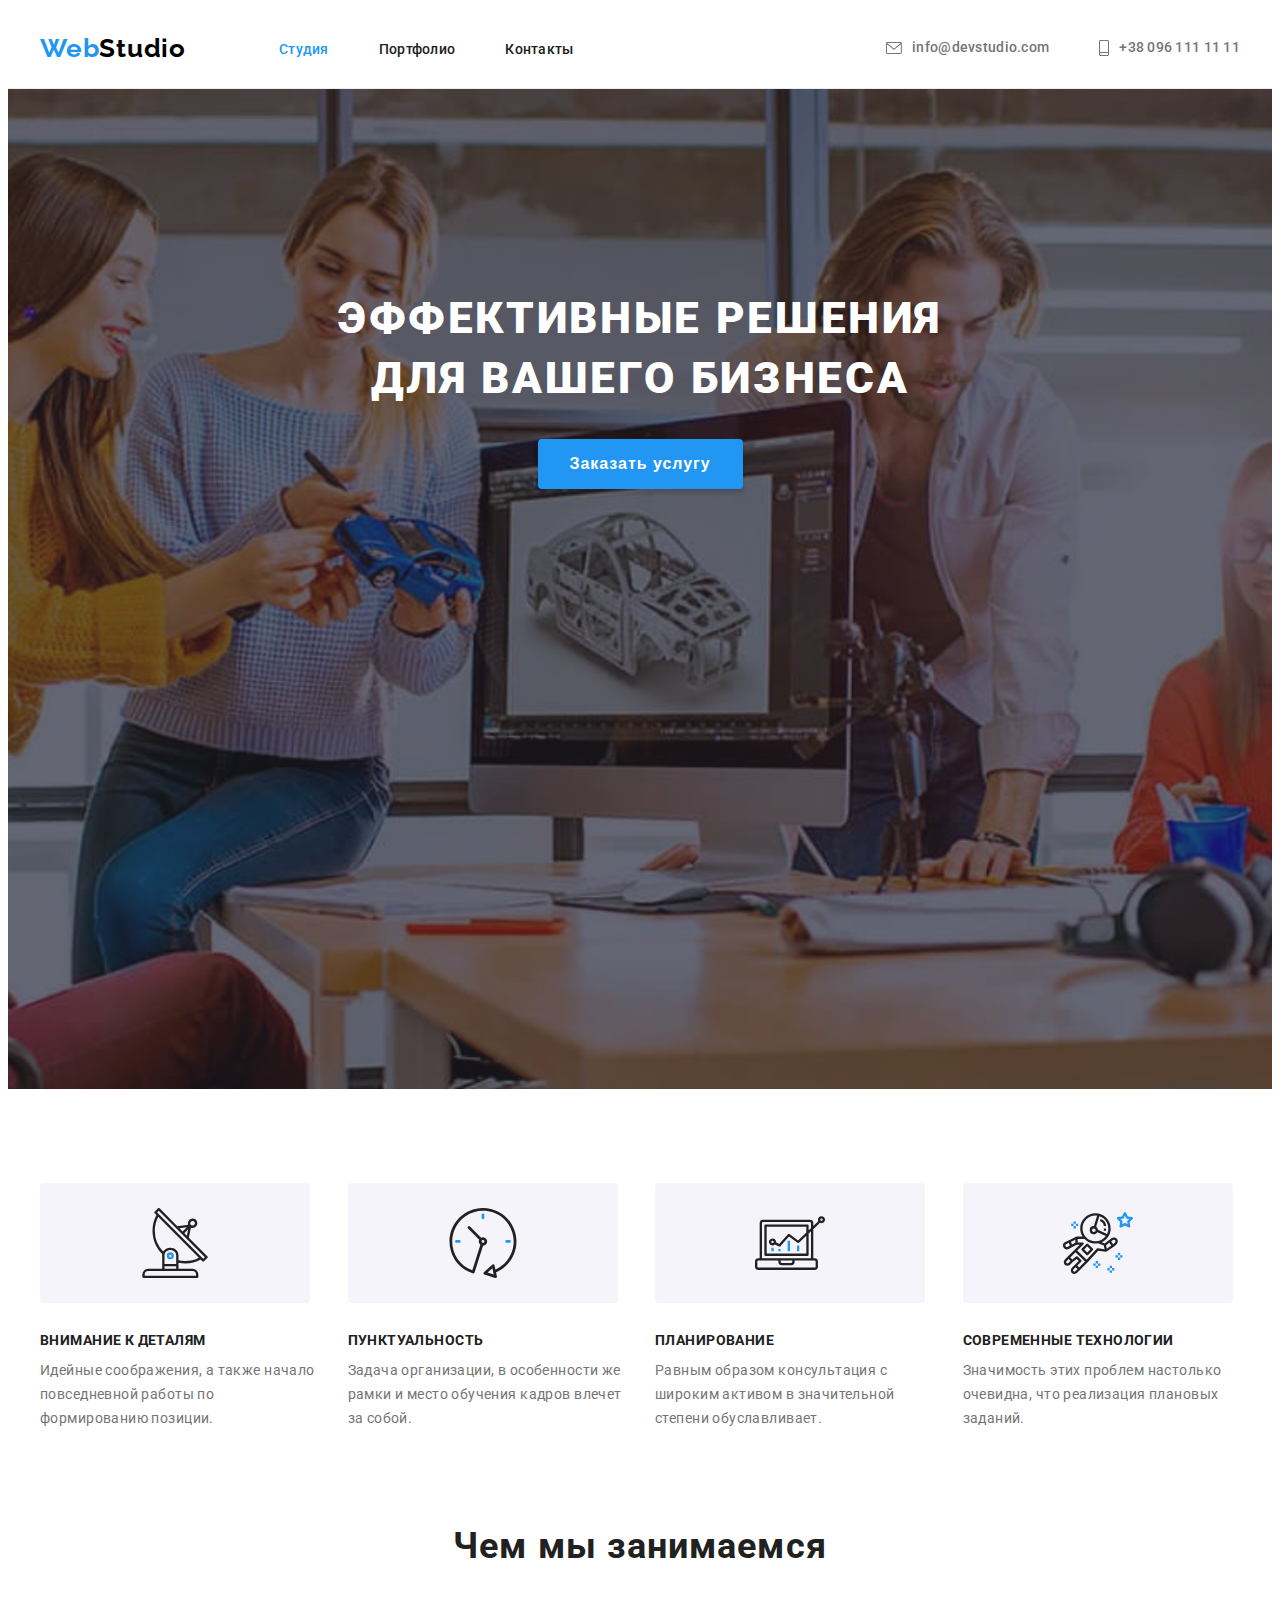
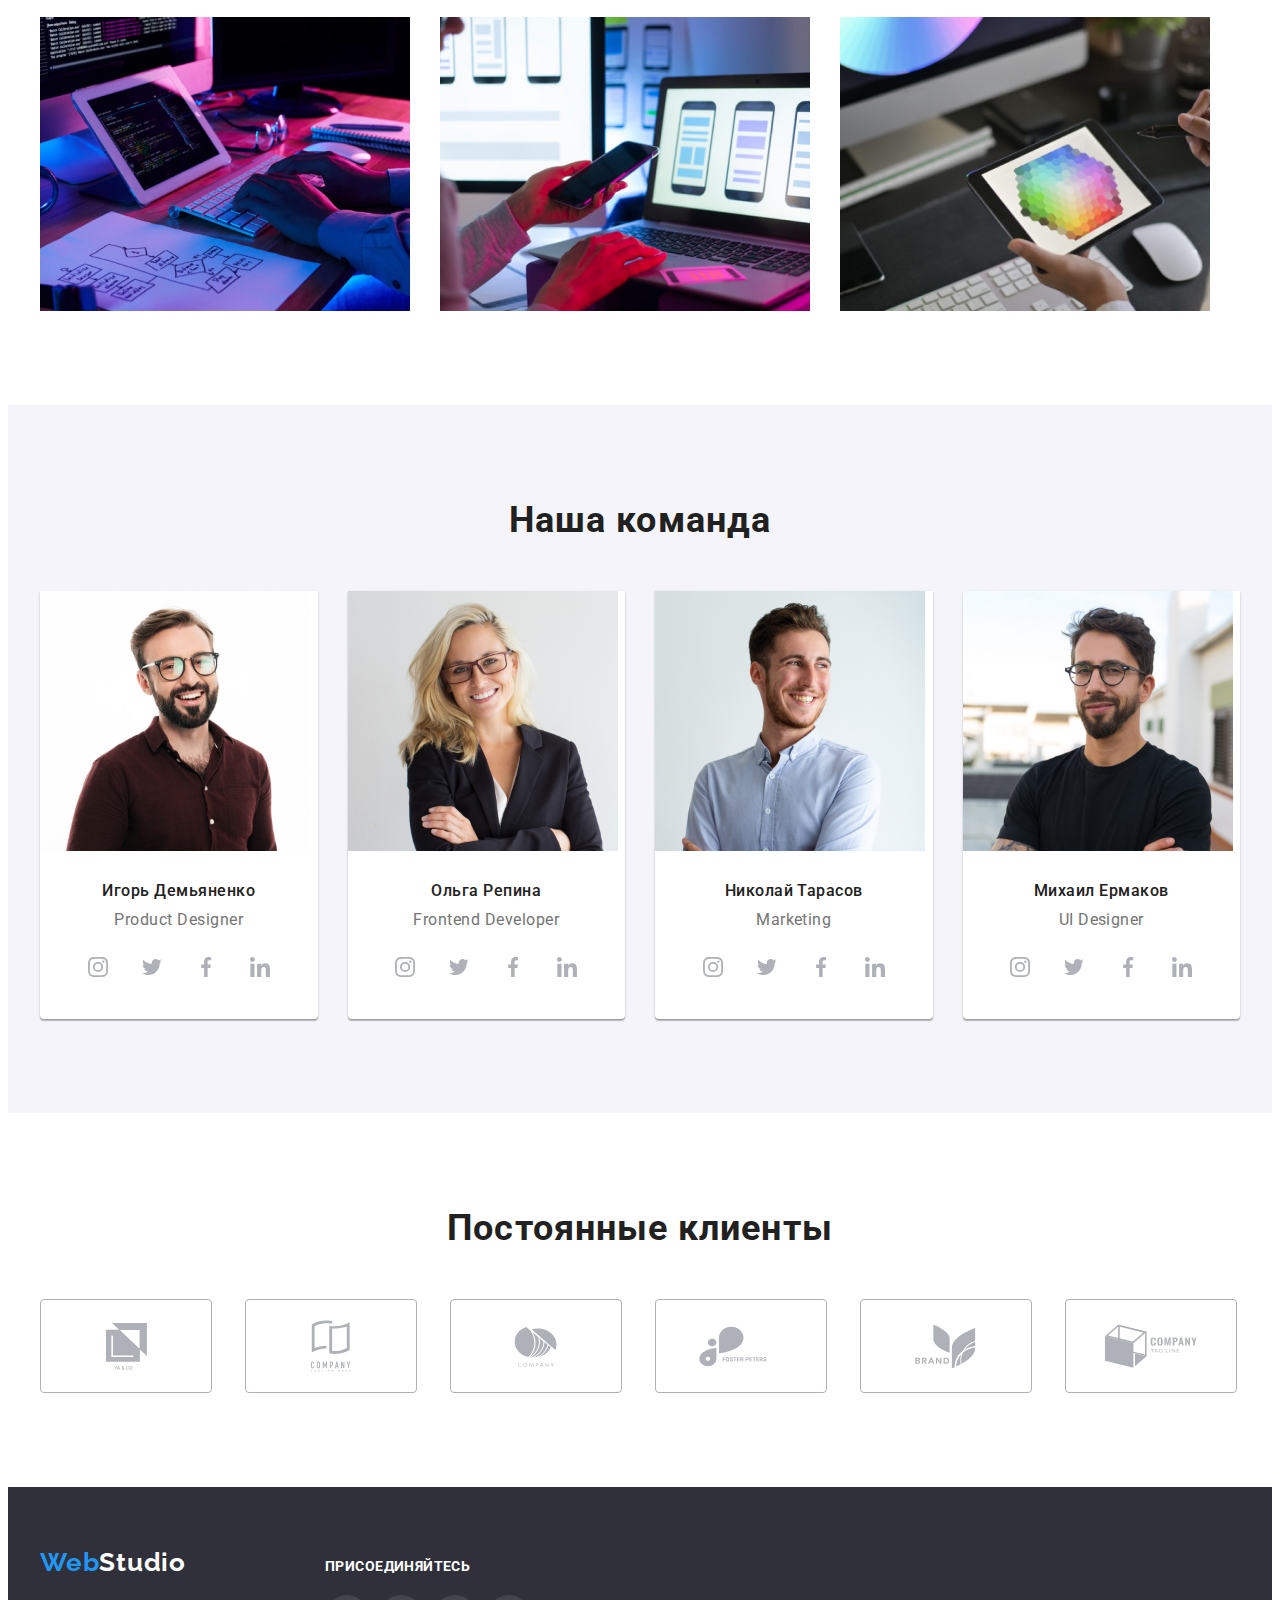
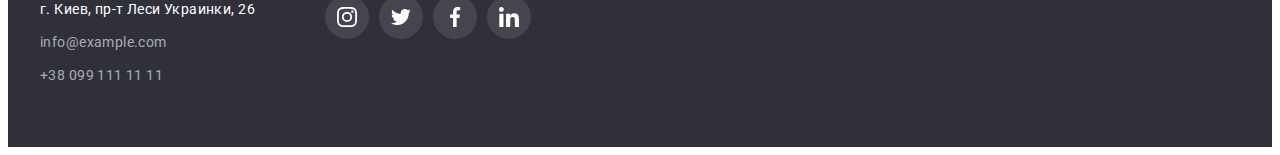
==== index.html @ d82edd82 "Предыдущая разметка страницы" ====
<!DOCTYPE html>
<html lang="ru">
  <head>
    <meta charset="UTF-8" />
    <meta name="viewport" content="width=device-width, initial-scale=1.0" />
    <title>WebStudio</title>
    <link rel="preconnect" href="https://fonts.gstatic.com" />
    <link
      href="https://fonts.googleapis.com/css2?family=Raleway:wght@700&family=Roboto:wght@400;500;700;900&display=swap"
      rel="stylesheet"
    />
    <link
      rel="stylesheet"
      href="https://cdnjs.cloudflare.com/ajax/libs/modern-normalize/1.1.0/modern-normalize.min.css"
      integrity="sha512-wpPYUAdjBVSE4KJnH1VR1HeZfpl1ub8YT/NKx4PuQ5NmX2tKuGu6U/JRp5y+Y8XG2tV+wKQpNHVUX03MfMFn9Q=="
      crossorigin="anonymous"
      referrerpolicy="no-referrer"
    />
    <link rel="stylesheet" href="./css/styles.css" />
  </head>
  <body>
    <!-- ------------------Шапка сайта-------------------- -->
    <header class="head">
      <div class="container headline">
        <nav class="head-nav">
          <a class="logo link" href="./index.html" lang="en"
            ><span class="logo-accent">Web</span>Studio
          </a>
          <ul class="head-pagination list">
            <li class="pagination-item">
              <a class="head-link link current" href="./index.html">Студия</a>
            </li>

            <li class="pagination-item">
              <a class="head-link link" href="./portfolio.html">Портфолио</a>
            </li>

            <li class="pagination-item"><a class="head-link link" href="">Контакты</a></li>
          </ul>
        </nav>
        <ul class="head-feedback list">
          <li class="phone-mail">
            <a class="head-link contacts link" href="mailto:info@devstudio.com">
              <svg class="contact-icon" width="16px" height="12px">
                <use href="./image/sprite.svg#icon-envelope"></use>
              </svg>
              info@devstudio.com
            </a>
          </li>

          <li class="phone-mail">
            <a class="head-link contacts link" href="tel:+380961111111">
              <svg class="contact-icon" width="10px" height="16px">
                <use href="./image/sprite.svg#icon-smartphone"></use>
              </svg>
              +38 096 111 11 11
            </a>
          </li>
        </ul>
      </div>
    </header>
    <main>
      <!-- --------------------Герой----------------------- -->
      <section class="hero">
        <div class="container">
          <h1 class="hero-title">
            Эффективные решения <br />
            для вашего бизнеса
          </h1>
          <button class="hero-button" type="button">Заказать услугу</button>
        </div>
      </section>
      <!-- ------------------Преимущества---------------------- -->
      <section class="features">
        <div class="container">
          <h2 class="visually-hidden">Преимущества компании</h2>
          <ul class="features-list list">
            <li class="features-item">
              <div class="features-thumb">
                <svg width="70px" height="70px">
                  <use href="./image/sprite.svg#icon-antenna"></use>
                </svg>
              </div>
              <h3 class="features-title">Внимание к деталям</h3>
              <p class="features-desc">
                Идейные соображения, а также начало повседневной работы по формированию позиции.
              </p>
            </li>

            <li class="features-item clock">
              <div class="features-thumb">
                <svg width="70px" height="70px">
                  <use href="./image/sprite.svg#icon-clock"></use>
                </svg>
              </div>
              <h3 class="features-title">Пунктуальность</h3>
              <p class="features-desc">
                Задача организации, в особенности же рамки и место обучения кадров влечет за собой.
              </p>
            </li>

            <li class="features-item diagram">
              <div class="features-thumb">
                <svg width="70px" height="70px">
                  <use href="./image/sprite.svg#icon-diagram"></use>
                </svg>
              </div>
              <h3 class="features-title">Планирование</h3>
              <p class="features-desc">
                Равным образом консультация с широким активом в значительной степени обуславливает.
              </p>
            </li>

            <li class="features-item astronaut">
              <div class="features-thumb">
                <svg width="70px" height="70px">
                  <use href="./image/sprite.svg#icon-astronaut"></use>
                </svg>
              </div>
              <h3 class="features-title">Современные технологии</h3>
              <p class="features-desc">
                Значимость этих проблем настолько очевидна, что реализация плановых заданий.
              </p>
            </li>
          </ul>
        </div>
      </section>
      <!-- -----------------Услуги студии---------------------- -->
      <section class="services section">
        <div class="container">
          <h2 class="subtitle">Чем мы занимаемся</h2>
          <ul class="servises-list list">
            <li class="servises-item">
              <img src="./image/main/img1.jpg" alt="Верстка сайта" width="370" height="294" />
            </li>

            <li class="servises-item">
              <img
                src="./image/main/img2.jpg"
                alt="Разработка мобильных приложений"
                width="370"
                height="294"
              />
            </li>

            <li class="servises-item">
              <img src="./image/main/img3.jpg" alt="Веб дизайн" width="370" height="294" />
            </li>
          </ul>
        </div>
      </section>
      <!-- -----------------Cотрудники------------------ -->
      <section class="team section">
        <div class="container">
          <h2 class="subtitle">Наша команда</h2>
          <ul class="team-list list">
            <li class="team-card">
              <img
                class="team-pic"
                src="./image/main/igor.jpg"
                alt="Фото сотрудника"
                width="270"
                height="260"
              />
              <div class="team-text">
                <h3 class="team-member">Игорь Демьяненко</h3>
                <p lang="en" class="team-prof">Product Designer</p>
                <ul class="socials-list team-socials list">
                  <li class="socials-item">
                    <a href="" class="socials-link team-icon">
                      <svg class="socials-icon" width="20px" height="20px">
                        <use href="./image/sprite.svg#icon-instagram"></use>
                      </svg>
                    </a>
                  </li>
                  <li class="socials-item">
                    <a href="" class="socials-link team-icon">
                      <svg class="socials-icon" width="20px" height="20px">
                        <use href="./image/sprite.svg#icon-twitter"></use>
                      </svg>
                    </a>
                  </li>
                  <li class="socials-item">
                    <a href="" class="socials-link team-icon">
                      <svg class="socials-icon" width="20px" height="20px">
                        <use href="./image/sprite.svg#icon-facebook"></use>
                      </svg>
                    </a>
                  </li>
                  <li class="socials-item">
                    <a href="" class="socials-link team-icon">
                      <svg class="socials-icon" width="20px" height="20px">
                        <use href="./image/sprite.svg#icon-linkedin"></use>
                      </svg>
                    </a>
                  </li>
                </ul>
              </div>
            </li>

            <li class="team-card">
              <img
                class="team-pic"
                src="./image/main/olha.jpg"
                alt="Фото сотрудника"
                width="270"
                height="260"
              />
              <div class="team-text">
                <h3 class="team-member">Ольга Репина</h3>
                <p lang="en" class="team-prof">Frontend Developer</p>
                <ul class="socials-list team-socials list">
                  <li class="socials-item">
                    <a href="" class="socials-link team-icon">
                      <svg class="socials-icon" width="20px" height="20px">
                        <use href="./image/sprite.svg#icon-instagram"></use>
                      </svg>
                    </a>
                  </li>
                  <li class="socials-item">
                    <a href="" class="socials-link team-icon">
                      <svg class="socials-icon" width="20px" height="20px">
                        <use href="./image/sprite.svg#icon-twitter"></use>
                      </svg>
                    </a>
                  </li>
                  <li class="socials-item">
                    <a href="" class="socials-link team-icon">
                      <svg class="socials-icon" width="20px" height="20px">
                        <use href="./image/sprite.svg#icon-facebook"></use>
                      </svg>
                    </a>
                  </li>
                  <li class="socials-item">
                    <a href="" class="socials-link team-icon">
                      <svg class="socials-icon" width="20px" height="20px">
                        <use href="./image/sprite.svg#icon-linkedin"></use>
                      </svg>
                    </a>
                  </li>
                </ul>
              </div>
            </li>

            <li class="team-card">
              <img
                class="team-pic"
                src="./image/main/nicolay.jpg"
                alt="Фото сотрудника"
                width="270"
                height="260"
              />
              <div class="team-text">
                <h3 class="team-member">Николай Тарасов</h3>
                <p lang="en" class="team-prof">Marketing</p>
                <ul class="socials-list team-socials list">
                  <li class="socials-item">
                    <a href="" class="socials-link team-icon">
                      <svg class="socials-icon" width="20px" height="20px">
                        <use href="./image/sprite.svg#icon-instagram"></use>
                      </svg>
                    </a>
                  </li>
                  <li class="socials-item">
                    <a href="" class="socials-link team-icon">
                      <svg class="socials-icon" width="20px" height="20px">
                        <use href="./image/sprite.svg#icon-twitter"></use>
                      </svg>
                    </a>
                  </li>
                  <li class="socials-item">
                    <a href="" class="socials-link team-icon">
                      <svg class="socials-icon" width="20px" height="20px">
                        <use href="./image/sprite.svg#icon-facebook"></use>
                      </svg>
                    </a>
                  </li>
                  <li class="socials-item">
                    <a href="" class="socials-link team-icon">
                      <svg class="socials-icon" width="20px" height="20px">
                        <use href="./image/sprite.svg#icon-linkedin"></use>
                      </svg>
                    </a>
                  </li>
                </ul>
              </div>
            </li>

            <li class="team-card">
              <img
                class="team-pic"
                src="./image/main/michael.jpg"
                alt="Фото сотрудника"
                width="270"
                height="260"
              />
              <div class="team-text">
                <h3 class="team-member">Михаил Ермаков</h3>
                <p lang="en" class="team-prof">UI Designer</p>
                <ul class="socials-list team-socials list">
                  <li class="socials-item">
                    <a href="" class="socials-link team-icon">
                      <svg class="socials-icon" width="20px" height="20px">
                        <use href="./image/sprite.svg#icon-instagram"></use>
                      </svg>
                    </a>
                  </li>
                  <li class="socials-item">
                    <a href="" class="socials-link team-icon">
                      <svg class="socials-icon" width="20px" height="20px">
                        <use href="./image/sprite.svg#icon-twitter"></use>
                      </svg>
                    </a>
                  </li>
                  <li class="socials-item">
                    <a href="" class="socials-link team-icon">
                      <svg class="socials-icon" width="20px" height="20px">
                        <use href="./image/sprite.svg#icon-facebook"></use>
                      </svg>
                    </a>
                  </li>
                  <li class="socials-item">
                    <a href="" class="socials-link team-icon">
                      <svg class="socials-icon" width="20px" height="20px">
                        <use href="./image/sprite.svg#icon-linkedin"></use>
                      </svg>
                    </a>
                  </li>
                </ul>
              </div>
            </li>
          </ul>
        </div>
      </section>
      <!-- -------------------Клиенты--------------------------- -->
      <section class="clients section">
        <div class="container">
          <h2 class="subtitle">Постоянные клиенты</h2>
          <ul class="clients-list list">
            <li class="clients-item">
              <a href="" class="clients-thumb">
                <svg class="clients-icon" width="41px" height="47px">
                  <use href="./image/sprite.svg#icon-client-1"></use>
                </svg>
              </a>
            </li>

            <li class="clients-item">
              <a href="" class="clients-thumb">
                <svg class="clients-icon" width="40px" height="52px">
                  <use href="./image/sprite.svg#icon-client-2"></use>
                </svg>
              </a>
            </li>

            <li class="clients-item">
              <a href="" class="clients-thumb">
                <svg class="clients-icon" width="43px" height="41px">
                  <use href="./image/sprite.svg#icon-client-3"></use>
                </svg>
              </a>
            </li>

            <li class="clients-item">
              <a href="" class="clients-thumb">
                <svg class="clients-icon" width="84px" height="41px">
                  <use href="./image/sprite.svg#icon-client-4"></use>
                </svg>
              </a>
            </li>

            <li class="clients-item">
              <a href="" class="clients-thumb">
                <svg class="clients-icon" width="63px" height="45px">
                  <use href="./image/sprite.svg#icon-client-5"></use>
                </svg>
              </a>
            </li>

            <li class="clients-item">
              <a href="" class="clients-thumb">
                <svg class="clients-icon" width="94px" height="44px">
                  <use href="./image/sprite.svg#icon-client-6"></use>
                </svg>
              </a>
            </li>
          </ul>
        </div>
      </section>
    </main>
    <!-- -------------------------Футер-------------------- -->
    <footer class="footer">
      <div class="container footer-thumbs">
        <div class="address">
          <a class="down logo link" href="./index.html" lang="en"
            ><span class="logo-accent">Web</span>Studio</a
          >
          <address>
            <ul class="address-list list">
              <li class="address-item">
                <a
                  class="footer-address link"
                  href="https://goo.gl/maps/XXydakqSkCd74Hgu6"
                  target="_blank"
                  rel="noreferrer noopener"
                >
                  г. Киев, пр-т Леси Украинки, 26
                </a>
              </li>
              <li class="address-item">
                <a class="footer-address more link" href="mailto:info@example.com"
                  >info@example.com
                </a>
              </li>
              <li class="address-item">
                <a class="footer-address more link" href="tel:+380991111111">+38 099 111 11 11 </a>
              </li>
            </ul>
          </address>
        </div>
        <div class="socials">
          <p class="socials-invite">Присоединяйтесь</p>
          <ul class="socials-list list">
            <li class="socials-item">
              <a href="" class="socials-link foot-icon">
                <svg class="socials-icon" width="20px" height="20px">
                  <use href="./image/sprite.svg#icon-instagram"></use>
                </svg>
              </a>
            </li>
            <li class="socials-item">
              <a href="" class="socials-link foot-icon">
                <svg class="socials-icon" width="20px" height="20px">
                  <use href="./image/sprite.svg#icon-twitter"></use>
                </svg>
              </a>
            </li>
            <li class="socials-item">
              <a href="" class="socials-link foot-icon">
                <svg class="socials-icon" width="20px" height="20px">
                  <use href="./image/sprite.svg#icon-facebook"></use>
                </svg>
              </a>
            </li>
            <li class="socials-item">
              <a href="" class="socials-link foot-icon">
                <svg class="socials-icon" width="20px" height="20px">
                  <use href="./image/sprite.svg#icon-linkedin"></use>
                </svg>
              </a>
            </li>
          </ul>
        </div>
      </div>
    </footer>
  </body>
</html>
---- css/styles.css ----
:root {
  --common-family: 'Roboto', sans-serif;
  --secondary-family: 'Raleway', sans-serif;
  --brand-color: #2196f3;
  --text-color: #212121;
  --logo-color: #000000;
  --accent-color: #ffffff;
  --shadow-color: #757575;
  --head-border-color: #ececec;
  --hero-bg-color: #c4c4c4;
  --hero-btn-hover: #188ce8;
  --card-bg-color: #f5f4fa;
  --icon-color: #afb1b8;
  --footer-bg-color: #2f303a;
  --galery-border-color: #eeeeee;
  --common-spacing: 0.03em;
  --card-gap: 30px;
}

h1,
h2,
h3,
h4,
h5,
h6,
p {
  margin-top: 0;
  margin-bottom: 0;
}

ul,
ol {
  margin-top: 0;
  margin-bottom: 0;
  padding-left: 0;
}

.list {
  list-style: none;
}

.link {
  text-decoration: none;
  color: inherit;
}

img {
  display: block;
  max-width: 100%;
  height: auto;
}

body {
  font-family: var(--common-family);
  color: var(--text-color);
}

.container {
  width: 1200px;
  padding: 0 15px;
  margin: 0 auto;
  /* outline: 2px solid teal;*/
}

.section {
  padding-top: 94px;
  padding-bottom: 94px;
}

/* =================COMPONENTS=================*/

.visually-hidden {
  position: absolute;
  white-space: nowrap;
  width: 1px;
  height: 1px;
  overflow: hidden;
  border: 0;
  padding: 0;
  clip: rect(0 0 0 0);
  clip-path: inset(50%);
  margin: -1px;
}
.subtitle {
  margin-bottom: 50px;

  font-weight: 700;
  font-size: 36px;
  line-height: 1.17;
  text-align: center;
  letter-spacing: var(--common-spacing);
}

.socials-list {
  display: flex;
}

.socials-link {
  display: inline-flex;
  align-items: center;
  justify-content: center;
  width: 44px;
  height: 44px;
  border: none;
  border-radius: 50%;
}

.socials-icon {
  fill: currentColor;
}

/*     ====================MAIN PAGE================    */

.head {
  border-bottom: 1px solid var(--head-border-color);
}
.headline {
  display: flex;
  align-items: center;
}

.head-nav {
  display: flex;
  align-items: center;
}

.head-pagination {
  display: flex;
}

.pagination-item:not(:last-child) {
  margin-right: 50px;
}

.logo {
  display: inline-block;
  margin-right: 93px;

  font-family: var(--secondary-family);
  font-size: 26px;
  font-weight: 700;
  line-height: 1.19;
  letter-spacing: var(--common-spacing);
  color: var(--logo-color);
}

.logo-accent {
  color: var(--brand-color);
}

.head-link {
  padding-top: 32px;
  padding-bottom: 32px;

  font-weight: 500;
  font-size: 14px;
  line-height: 1.14;
  letter-spacing: 0.02em;
  color: inherit;
}

.head-link.current {
  color: var(--brand-color);
}

.head-link:hover,
.head-link:focus {
  color: var(--brand-color);
}

.head-feedback {
  display: flex;
  margin-left: auto;
}

.phone-mail:not(:last-child) {
  margin-right: 50px;
}

.contacts {
  display: inline-flex;
  align-items: center;
  color: var(--shadow-color);
  fill: var(--shadow-color);
}
.contact-icon {
  margin-right: 10px;
  fill: currentColor;
}

/*     ====================HERO====================    */

.hero {
  text-align: center;
  background-color: var(--hero-bg-color);
  padding-top: 200px;
  padding-bottom: 200px;

  background-image: linear-gradient(to right, rgba(47, 48, 58, 0.4), rgba(47, 48, 58, 0.4)),
    url('../image/main/hero-bg.jpg');
  background-repeat: no-repeat;
  max-width: 1600px;
  min-height: 600px;
  margin-left: auto;
  margin-right: auto;
  background-size: cover;
  background-position: center;
}

.hero-title {
  margin-bottom: 30px;

  font-weight: 900;
  font-size: 44px;
  line-height: 1.36;
  letter-spacing: 0.06em;
  text-transform: uppercase;
  color: var(--accent-color);
}

.hero-button {
  min-width: 200px;
  padding: 10px 32px;
  border: none;
  border-radius: 4px;

  font-weight: 700;
  font-size: 16px;
  line-height: 1.88;
  letter-spacing: 0.06em;
  text-align: center;
  cursor: pointer;
  color: var(--accent-color);
  background-color: var(--brand-color);
  box-shadow: 0px 4px 4px rgba(0, 0, 0, 0.15);
}

.hero-button:hover,
.hero-button:focus {
  background-color: var(--hero-btn-hover);
}

/*     ===================FEATURES and SERVISES====================    */

.features {
  padding-top: 94px;
}

.features-list {
  display: flex;
  flex-wrap: wrap;
  margin-right: calc(-1 * var(--card-gap));
}

.features-item {
  flex-basis: calc(100% / 4 - var(--card-gap));
  margin-right: var(--card-gap);
}

.features-thumb {
  display: inline-flex;
  width: 270px;
  height: 120px;
  justify-content: center;
  align-items: center;
  margin-bottom: 30px;
  background-color: var(--card-bg-color);
  border-radius: 4px;
}

.features-title {
  margin-bottom: 10px;

  font-weight: 700;
  font-size: 14px;
  line-height: 1.14;
  letter-spacing: var(--common-spacing);
  text-transform: uppercase;
}

.features-desc {
  font-weight: 400;
  font-size: 14px;
  line-height: 1.71;
  letter-spacing: var(--common-spacing);
  color: var(--shadow-color);
}

.servises-list {
  display: flex;
}

.servises-item:not(:last-child) {
  margin-right: 30px;
}

/*     ===============TEAM=============    */

.team {
  background-color: var(--card-bg-color);
}

.team-list {
  display: flex;
  flex-wrap: wrap;
  margin-left: calc(-1 * var(--card-gap));
  margin-top: calc(-1 * var(--card-gap));
}

.team-card {
  flex-basis: calc(100% / 4 - var(--card-gap));
  margin-left: var(--card-gap);
  margin-top: var(--card-gap);
  text-align: center;
  background-color: var(--accent-color);
  box-shadow: 0px 1px 3px rgba(0, 0, 0, 0.12), 0px 1px 1px rgba(0, 0, 0, 0.14),
    0px 2px 1px rgba(0, 0, 0, 0.2);
  border-radius: 0px 0px 4px 4px;
}

.team-text {
  padding-top: 30px;
  padding-bottom: 30px;
}

.team-member {
  margin-bottom: 10px;

  font-weight: 500;
  font-size: 16px;
  line-height: 1.19;
  letter-spacing: var(--common-spacing);
}

.team-prof {
  margin-bottom: 16px;

  font-weight: 400;
  font-size: 16px;
  line-height: 1.19;
  letter-spacing: var(--common-spacing);
  color: var(--shadow-color);
}

.team-socials {
  justify-content: center;
}

.team-icon {
  color: var(--icon-color);
}

.team-icon:hover,
.team-icon:focus {
  color: var(--accent-color);
  background-color: var(--brand-color);
}

/*     ===============CLIENTS=============    */
.clients-list {
  display: flex;
  flex-wrap: wrap;
  margin-left: calc(-1 * var(--card-gap));
  margin-top: calc(-1 * var(--card-gap));
}

.clients-item {
  flex-basis: calc(100% / 6 - var(--card-gap));
  margin-left: var(--card-gap);
  margin-top: var(--card-gap);
}

.clients-thumb {
  display: inline-flex;
  justify-content: center;
  align-items: center;
  width: 170px;
  height: 92px;
  border: 1px solid var(--icon-color);
  border-radius: 4px;
  color: var(--icon-color);
}

.clients-icon {
  fill: currentColor;
}

.clients-thumb:hover,
.clients-thumb:focus {
  border: 1px solid var(--brand-color);
  color: var(--brand-color);
}

/*     ===============FOOTER=============    */

.footer {
  padding: 60px 0;

  background-color: var(--footer-bg-color);
}

.footer-thumbs {
  display: flex;
  align-items: baseline;
}

.address {
  margin-right: 70px;
}

.down.logo {
  margin-bottom: 20px;
  margin-right: 0;
  color: var(--accent-color);
}

.footer-address {
  display: inline-block;

  font-weight: 400;
  font-size: 14px;
  font-style: normal;
  line-height: 1.7;
  letter-spacing: var(--common-spacing);
  color: var(--accent-color);
}

.more {
  color: rgba(255, 255, 255, 0.6);
}

.footer-address:hover,
.footer-address:focus {
  color: var(--brand-color);
}

.address-item:not(:last-child) {
  margin-bottom: 9px;
}

.socials-invite {
  margin-bottom: 20px;

  font-weight: bold;
  font-size: 14px;
  line-height: 1.14;
  letter-spacing: var(--common-spacing);
  text-transform: uppercase;
  color: var(--accent-color);
}

.foot-icon {
  color: var(--accent-color);
  background-color: rgba(255, 255, 255, 0.1);
}

.foot-icon:hover,
.foot-icon:focus {
  background-color: var(--brand-color);
}

.socials-item:not(:last-child) {
  margin-right: 10px;
}

/*     ===============PORTFOLIO=============    */

.filter-list {
  display: flex;
  align-items: center;
  justify-content: center;
  margin-bottom: 50px;
}

.filter-item:not(:last-child) {
  margin-right: 8px;
}

.filter {
  border-radius: 4px;
  border: none;
  min-width: 73px;
  padding: 6px 22px;

  font-weight: 500;
  font-size: 16px;
  line-height: 1.63;
  text-align: center;
  letter-spacing: var(--common-spacing);
  cursor: pointer;
  color: var(--logo-color);
  background-color: var(--card-bg-color);
}

.filter:hover,
.filter:focus {
  color: var(--accent-color);
  background-color: var(--brand-color);
  box-shadow: 0px 3px 1px rgba(0, 0, 0, 0.1), 0px 1px 2px rgba(0, 0, 0, 0.08),
    0px 2px 2px rgba(0, 0, 0, 0.12);
}

.filter.active {
  color: var(--accent-color);
  background-color: var(--brand-color);
  box-shadow: 0px 3px 1px rgba(0, 0, 0, 0.1), 0px 1px 2px rgba(0, 0, 0, 0.08),
    0px 2px 2px rgba(0, 0, 0, 0.12);
}

.galery-projects {
  display: flex;
  flex-wrap: wrap;
  margin-left: calc(-1 * var(--card-gap));
  margin-top: calc(-1 * var(--card-gap));
}

.projects-card {
  flex-basis: calc(100% / 3 - var(--card-gap));
  margin-left: var(--card-gap);
  margin-top: var(--card-gap);
  border-right: 1px solid var(--galery-border-color);
  border-bottom: 1px solid var(--galery-border-color);
  border-left: 1px solid var(--galery-border-color);
}

.projects-link:hover,
.projects-link:focus {
  display: block;
  box-shadow: 0px 1px 1px rgba(0, 0, 0, 0.12), 0px 4px 4px rgba(0, 0, 0, 0.06),
    1px 4px 6px rgba(0, 0, 0, 0.16);
}

.projects-about {
  padding-top: 20px;
  padding-right: 24px;
  padding-bottom: 20px;
  padding-left: 24px;
}

.projects-title {
  margin-bottom: 4px;

  font-weight: 700;
  font-size: 18px;
  line-height: 2;
  letter-spacing: 0.06em;
}

.projects-desc {
  font-weight: 400;
  font-size: 16px;
  line-height: 1.88;
  letter-spacing: var(--common-spacing);
  color: var(--shadow-color);
}
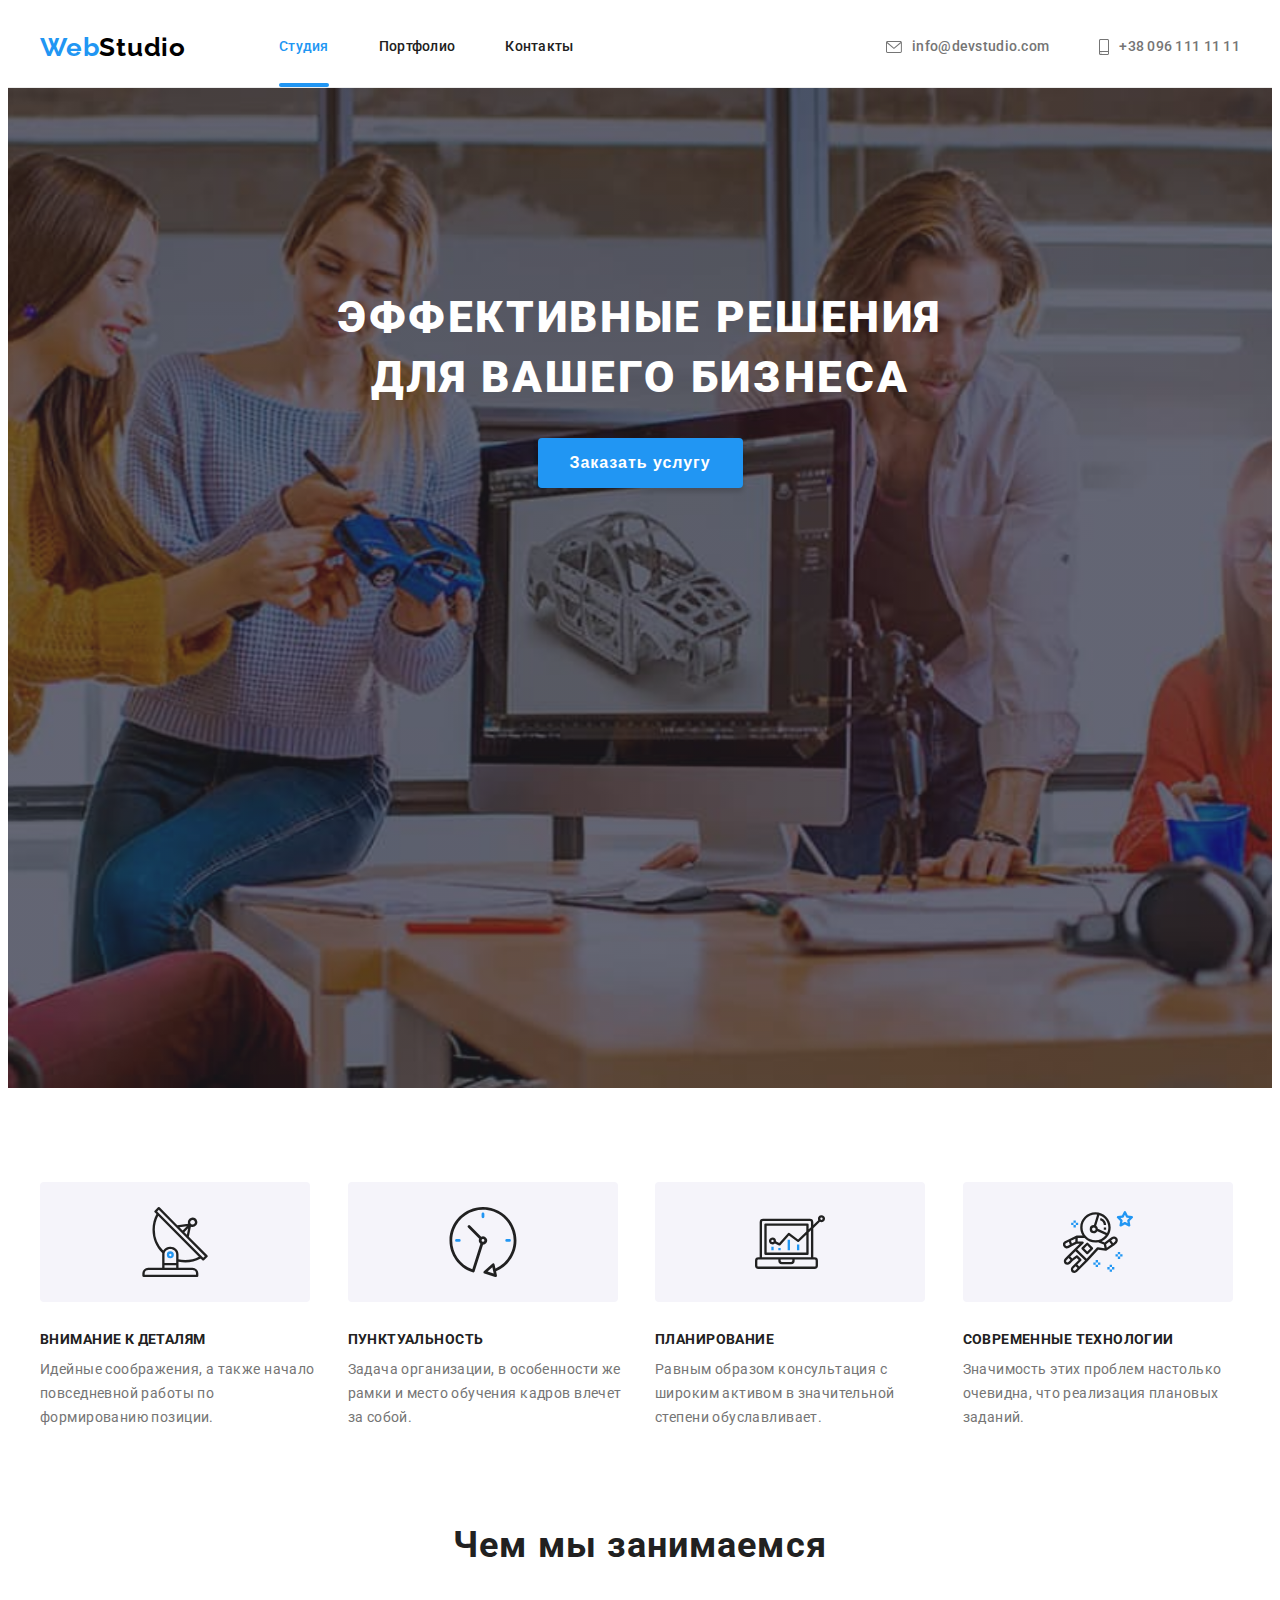
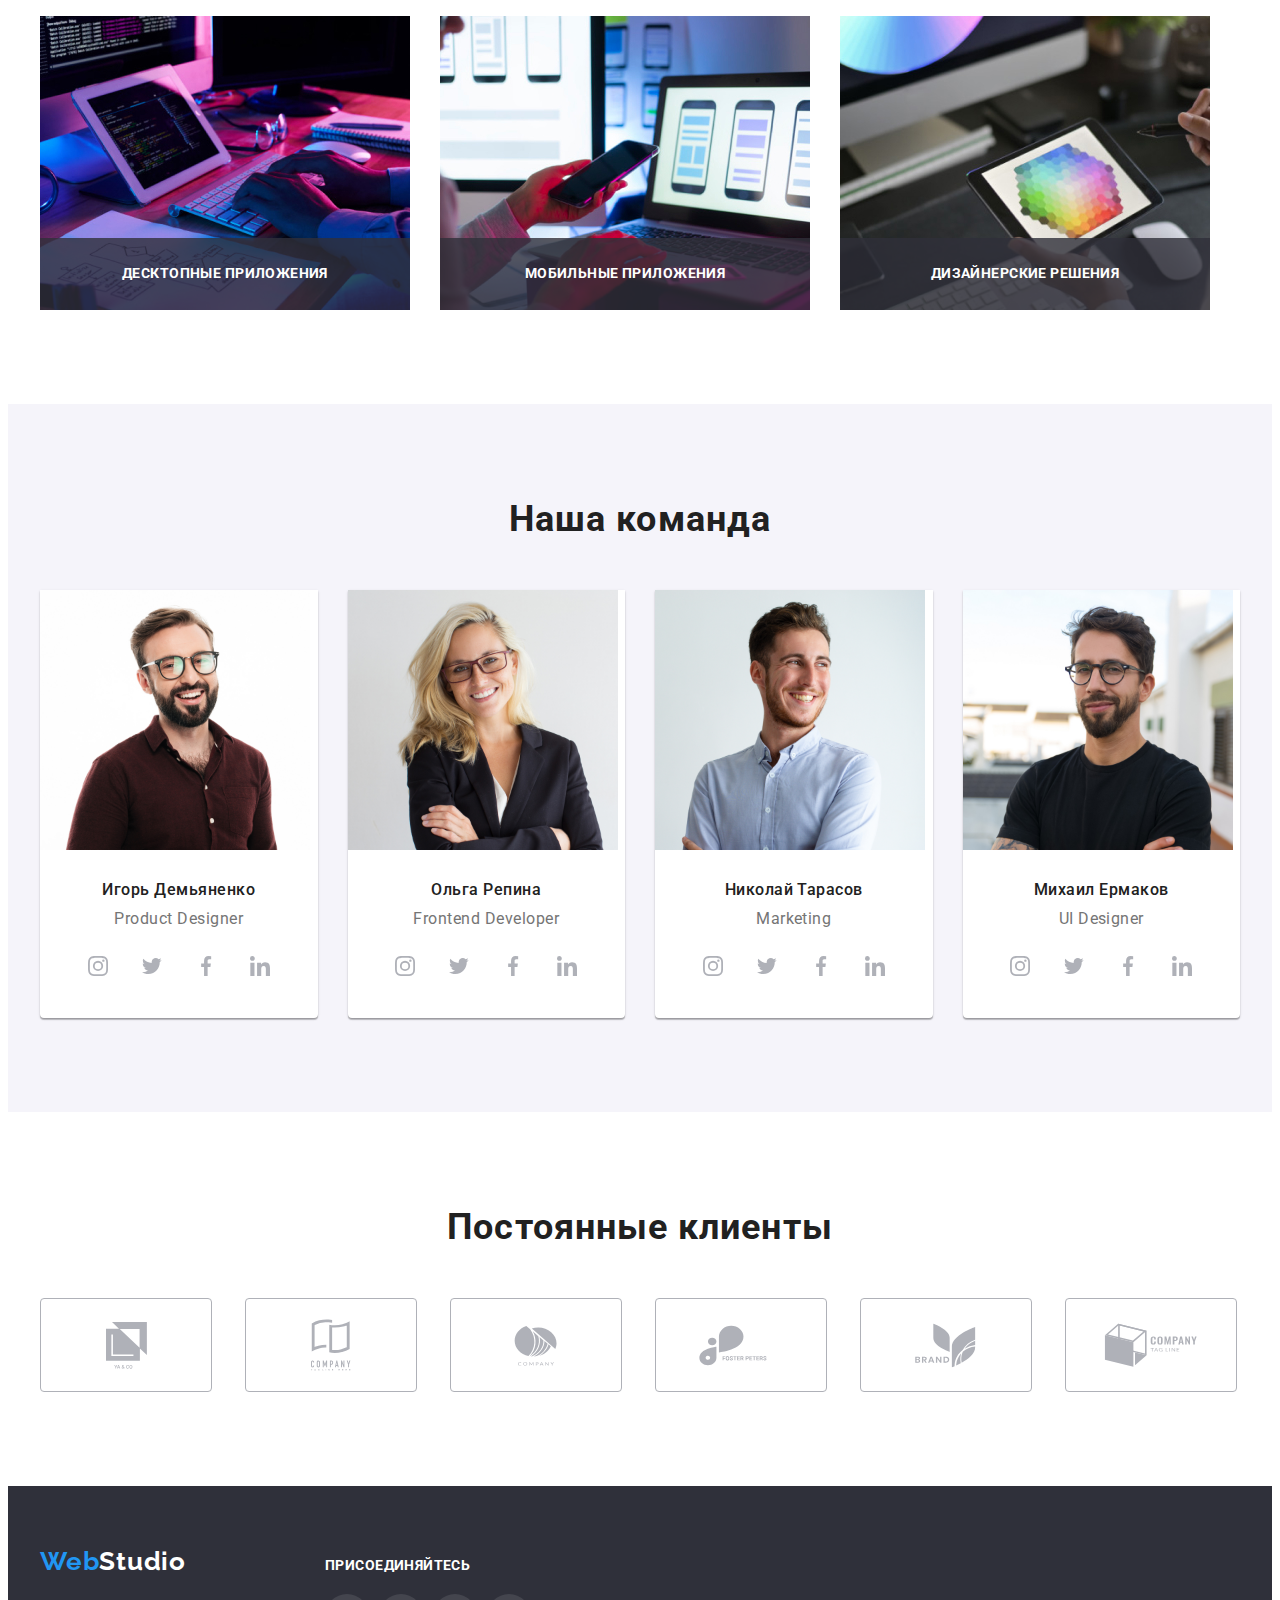
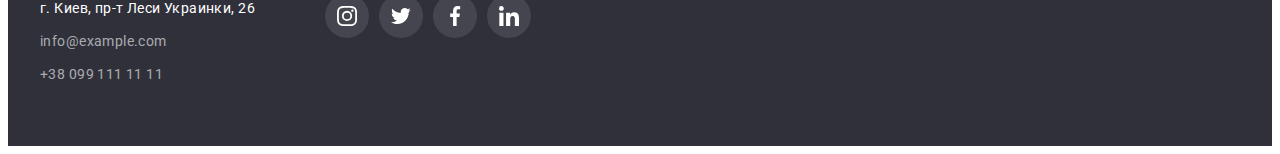
==== commit eaed5a09: "Бэкдроп и модальное окно" ====
--- a/index.html
+++ b/index.html
@@ -67,7 +67,7 @@
             Эффективные решения <br />
             для вашего бизнеса
           </h1>
-          <button class="hero-button" type="button">Заказать услугу</button>
+          <button class="hero-button" type="button" data-modal-open>Заказать услугу</button>
         </div>
       </section>
       <!-- ------------------Преимущества---------------------- -->
@@ -131,20 +131,29 @@
           <h2 class="subtitle">Чем мы занимаемся</h2>
           <ul class="servises-list list">
             <li class="servises-item">
-              <img src="./image/main/img1.jpg" alt="Верстка сайта" width="370" height="294" />
+              <div class="servises-card">
+                <img src="./image/main/img1.jpg" alt="Верстка сайта" width="370" height="294" />
+                <p class="servises-desc">Десктопные приложения</p>
+              </div>
             </li>
 
             <li class="servises-item">
-              <img
-                src="./image/main/img2.jpg"
-                alt="Разработка мобильных приложений"
-                width="370"
-                height="294"
-              />
+              <div class="servises-card">
+                <img
+                  src="./image/main/img2.jpg"
+                  alt="Разработка мобильных приложений"
+                  width="370"
+                  height="294"
+                />
+                <p class="servises-desc">Мобильные приложения</p>
+              </div>
             </li>
 
             <li class="servises-item">
-              <img src="./image/main/img3.jpg" alt="Веб дизайн" width="370" height="294" />
+              <div class="servises-card">
+                <img src="./image/main/img3.jpg" alt="Веб дизайн" width="370" height="294" />
+                <p class="servises-desc">Дизайнерские решения</p>
+              </div>
             </li>
           </ul>
         </div>
@@ -453,5 +462,16 @@
         </div>
       </div>
     </footer>
+
+    <div class="backdrop is-hidden" data-modal>
+      <div class="modal">
+        <a href="" class="modal-close" data-modal-close>
+          <svg width="18" height="18">
+            <use href="./image/sprite.svg#icon-close"></use>
+          </svg>
+        </a>
+      </div>
+    </div>
+    <script src="./js/modal.js"></script>
   </body>
 </html>
--- a/css/styles.css
+++ b/css/styles.css
@@ -114,6 +114,7 @@
 .head {
   border-bottom: 1px solid var(--head-border-color);
 }
+
 .headline {
   display: flex;
   align-items: center;
@@ -130,6 +131,10 @@
 
 .pagination-item:not(:last-child) {
   margin-right: 50px;
+}
+
+.pagination-item {
+  position: relative;
 }
 
 .logo {
@@ -149,7 +154,8 @@
 }
 
 .head-link {
-  padding-top: 32px;
+  display: block;
+  padding-top: 31px;
   padding-bottom: 32px;
 
   font-weight: 500;
@@ -159,8 +165,20 @@
   color: inherit;
 }
 
-.head-link.current {
+.current {
   color: var(--brand-color);
+}
+
+.current::after {
+  content: '';
+  display: block;
+  position: absolute;
+  bottom: 0;
+
+  width: 100%;
+  height: 4px;
+  background-color: #2196f3;
+  border-radius: 2px;
 }
 
 .head-link:hover,
@@ -294,6 +312,27 @@
   margin-right: 30px;
 }
 
+.servises-card {
+  position: relative;
+}
+
+.servises-desc {
+  position: absolute;
+  width: 100%;
+  bottom: 0;
+  padding-top: 28px;
+  padding-bottom: 28px;
+
+  font-weight: 700;
+  font-size: 14px;
+  line-height: 1.14;
+  text-align: center;
+  letter-spacing: var(--common-spacing);
+  text-transform: uppercase;
+  color: var(--accent-color);
+  background-color: rgba(47, 48, 58, 0.8);
+}
+
 /*     ===============TEAM=============    */
 
 .team {
@@ -463,6 +502,50 @@
   margin-right: 10px;
 }
 
+/*   ===============BACKDROP=============     */
+.backdrop {
+  position: fixed;
+  top: 0;
+  left: 0;
+  width: 100%;
+  height: 100%;
+  background-color: rgba(0, 0, 0, 0.2);
+}
+
+.backdrop.is-hidden {
+  opacity: 0;
+  pointer-events: none;
+}
+
+.modal {
+  position: relative;
+  min-width: 528px;
+  min-height: 581px;
+  position: absolute;
+  top: 50%;
+  left: 50%;
+  transform: translate(-50%, -50%);
+
+  background-color: var(--accent-color);
+  box-shadow: 0px 1px 3px rgba(0, 0, 0, 0.12), 0px 1px 1px rgba(0, 0, 0, 0.14),
+    0px 2px 1px rgba(0, 0, 0, 0.2);
+  border-radius: 4px;
+}
+
+.modal-close {
+  position: absolute;
+  top: 8px;
+  right: 8px;
+  display: flex;
+  align-items: center;
+  justify-content: center;
+
+  border-radius: 50%;
+  width: 30px;
+  height: 30px;
+  border: 1px solid rgba(0, 0, 0, 0.1);
+}
+
 /*     ===============PORTFOLIO=============    */
 
 .filter-list {
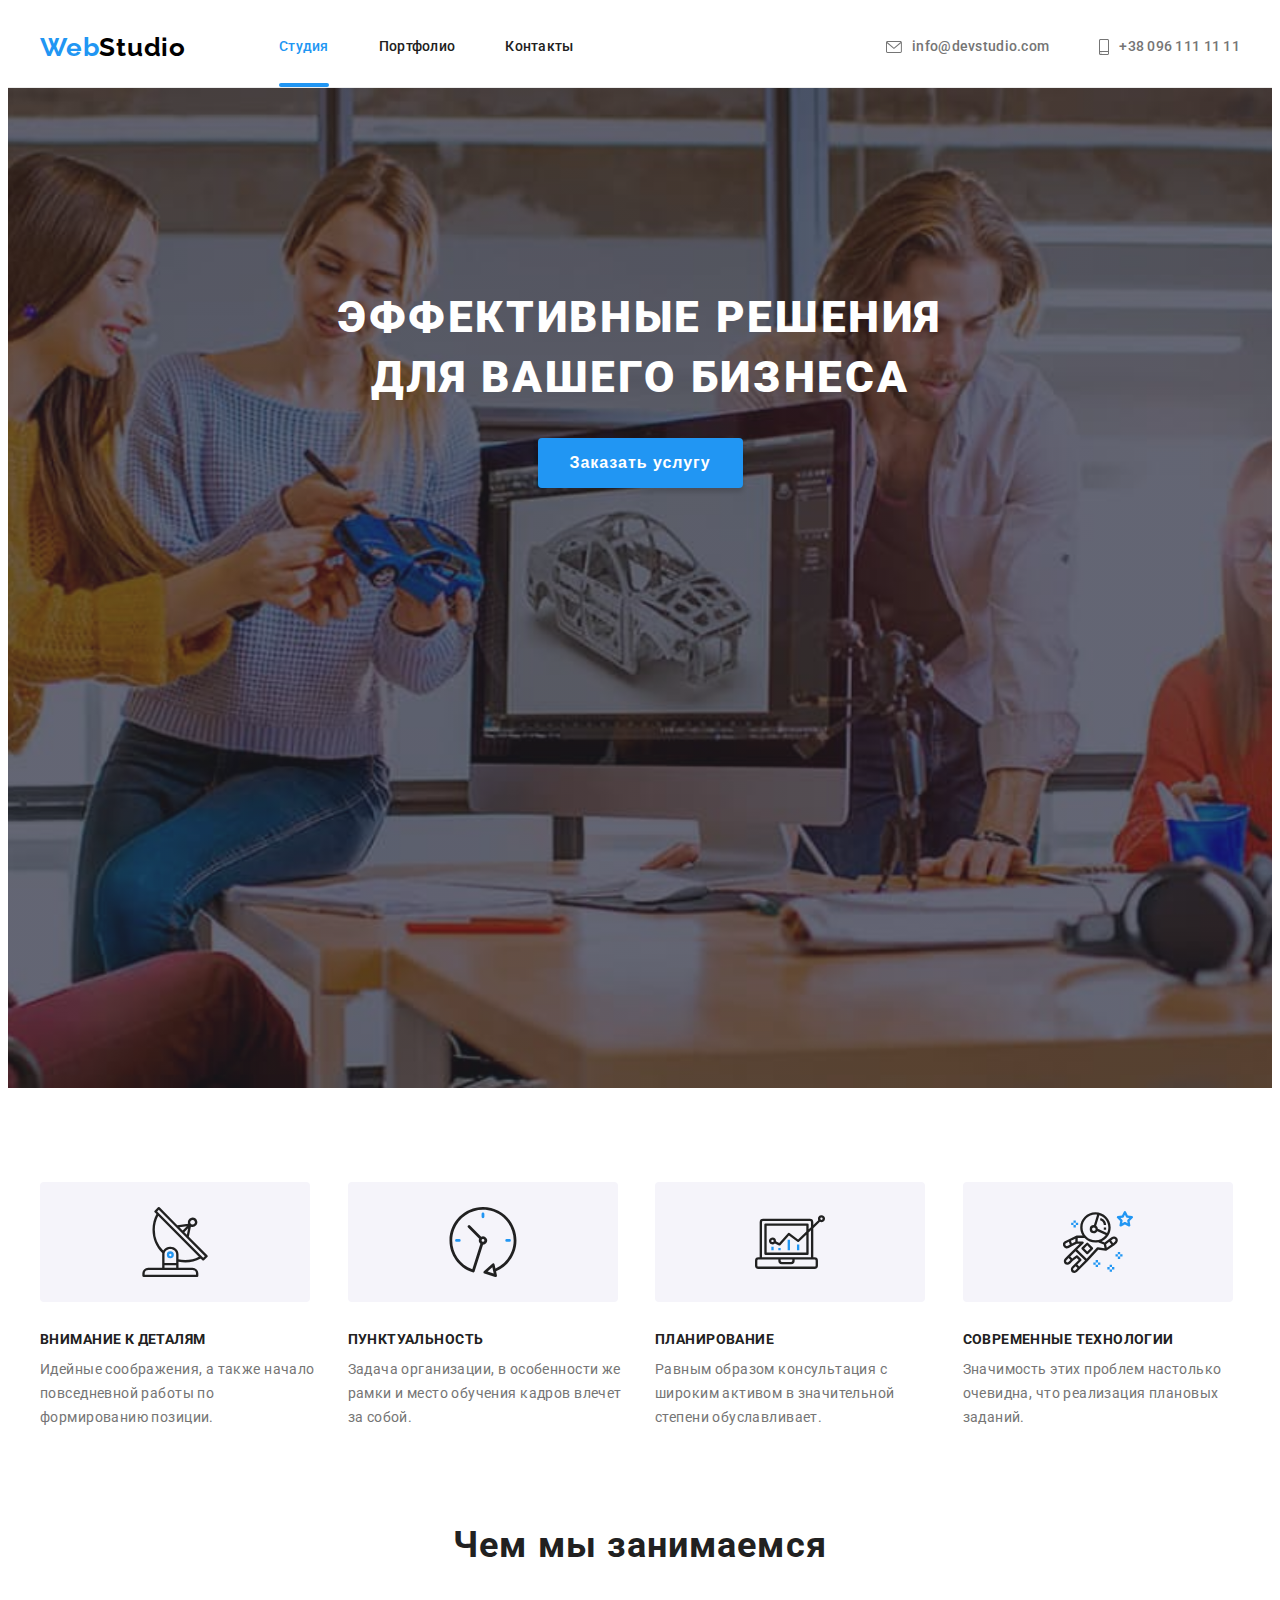
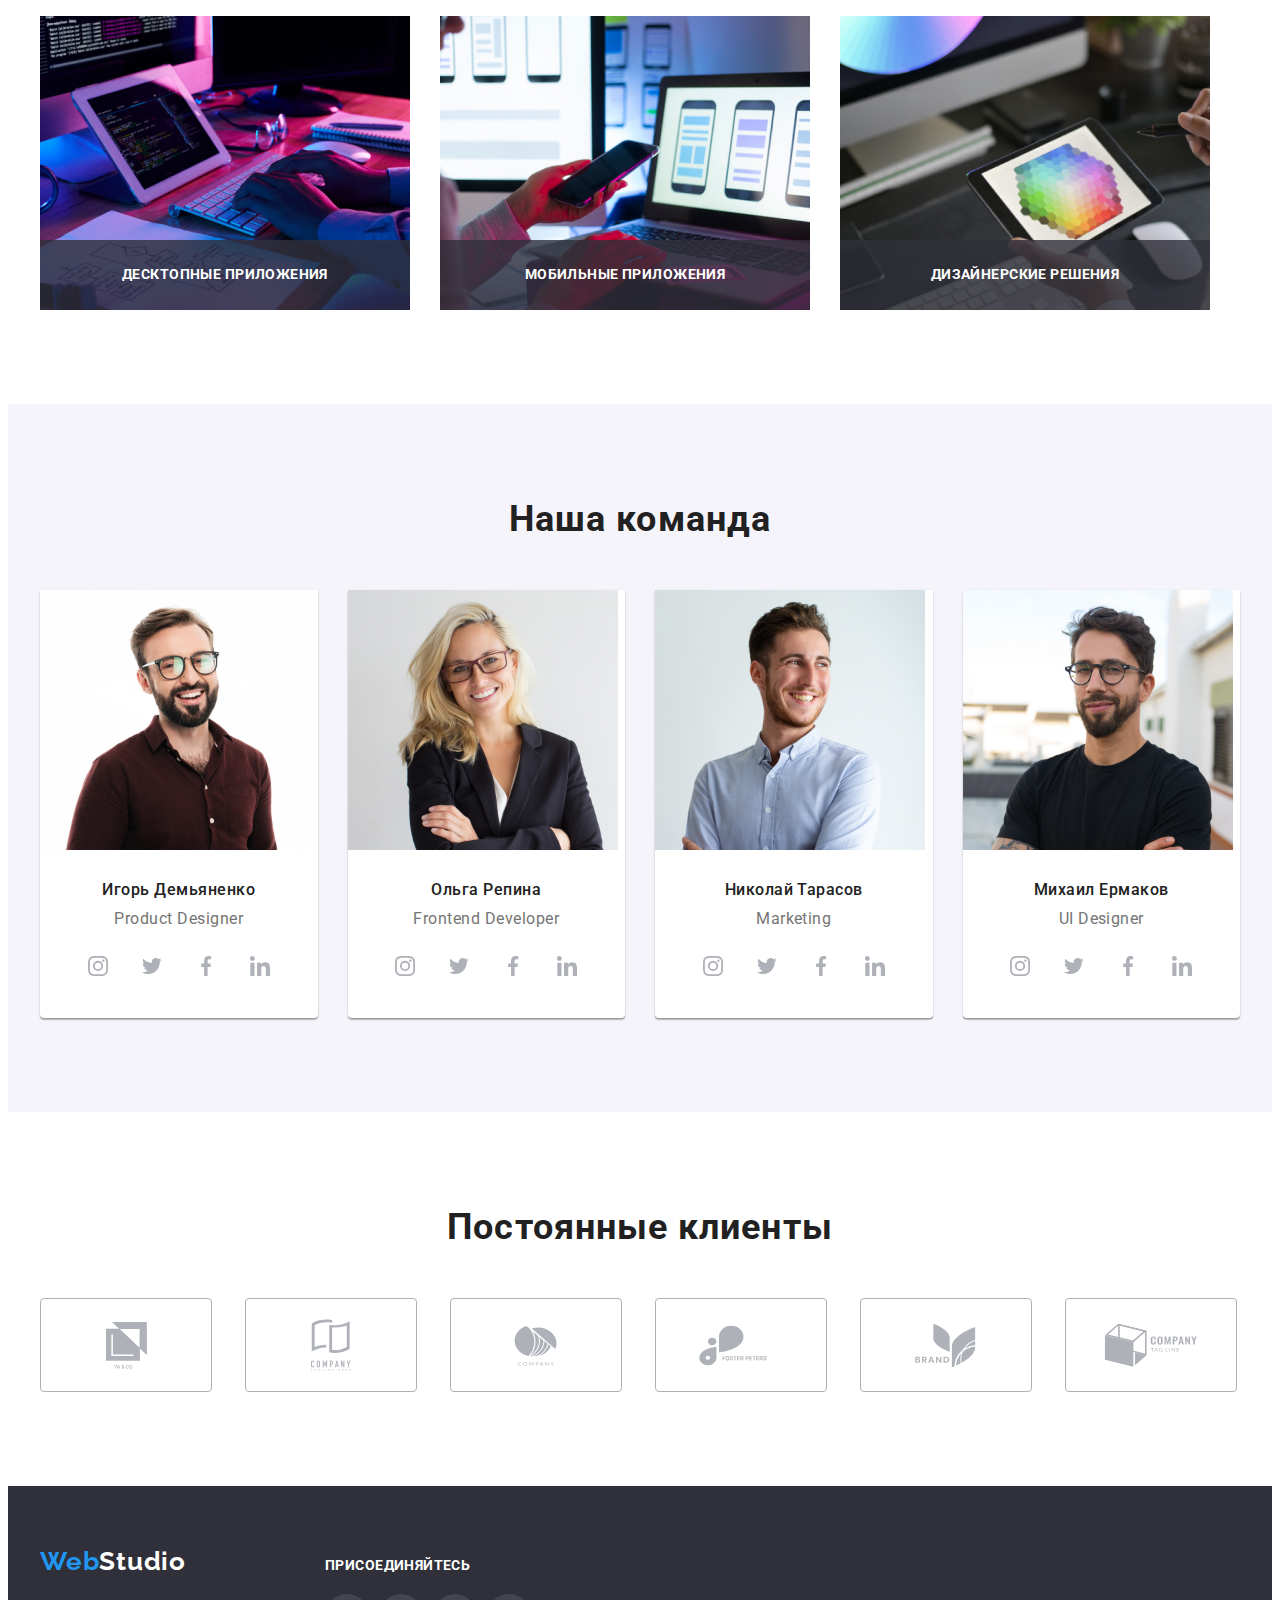
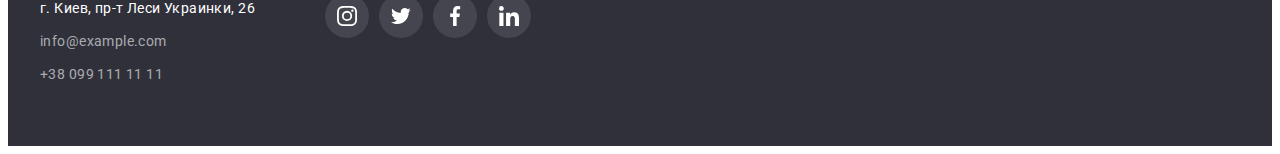
==== commit 8ccd523c: "Поправки после проверки" ====
--- a/index.html
+++ b/index.html
@@ -41,7 +41,7 @@
         <ul class="head-feedback list">
           <li class="phone-mail">
             <a class="head-link contacts link" href="mailto:info@devstudio.com">
-              <svg class="contact-icon" width="16px" height="12px">
+              <svg class="contact-icon" width="16" height="12">
                 <use href="./image/sprite.svg#icon-envelope"></use>
               </svg>
               info@devstudio.com
@@ -50,7 +50,7 @@
 
           <li class="phone-mail">
             <a class="head-link contacts link" href="tel:+380961111111">
-              <svg class="contact-icon" width="10px" height="16px">
+              <svg class="contact-icon" width="10" height="16">
                 <use href="./image/sprite.svg#icon-smartphone"></use>
               </svg>
               +38 096 111 11 11
@@ -465,11 +465,11 @@
 
     <div class="backdrop is-hidden" data-modal>
       <div class="modal">
-        <a href="" class="modal-close" data-modal-close>
+        <button type="button" class="modal-close" data-modal-close>
           <svg width="18" height="18">
             <use href="./image/sprite.svg#icon-close"></use>
           </svg>
-        </a>
+        </button>
       </div>
     </div>
     <script src="./js/modal.js"></script>
--- a/css/styles.css
+++ b/css/styles.css
@@ -157,6 +157,7 @@
   display: block;
   padding-top: 31px;
   padding-bottom: 32px;
+  transition: color 250ms cubic-bezier(0.4, 0, 0.2, 1);
 
   font-weight: 500;
   font-size: 14px;
@@ -165,6 +166,11 @@
   color: inherit;
 }
 
+.head-link:hover,
+.head-link:focus {
+  color: var(--brand-color);
+}
+
 .current {
   color: var(--brand-color);
 }
@@ -174,16 +180,11 @@
   display: block;
   position: absolute;
   bottom: 0;
-
+  left: 0;
   width: 100%;
   height: 4px;
-  background-color: #2196f3;
+  background-color: var(--brand-color);
   border-radius: 2px;
-}
-
-.head-link:hover,
-.head-link:focus {
-  color: var(--brand-color);
 }
 
 .head-feedback {
@@ -251,6 +252,7 @@
   color: var(--accent-color);
   background-color: var(--brand-color);
   box-shadow: 0px 4px 4px rgba(0, 0, 0, 0.15);
+  transition: background-color 250ms cubic-bezier(0.4, 0, 0.2, 1);
 }
 
 .hero-button:hover,
@@ -319,14 +321,15 @@
 .servises-desc {
   position: absolute;
   width: 100%;
+  height: 70px;
   bottom: 0;
-  padding-top: 28px;
-  padding-bottom: 28px;
+  display: flex;
+  align-items: center;
+  justify-content: center;
 
   font-weight: 700;
   font-size: 14px;
   line-height: 1.14;
-  text-align: center;
   letter-spacing: var(--common-spacing);
   text-transform: uppercase;
   color: var(--accent-color);
@@ -387,6 +390,8 @@
 
 .team-icon {
   color: var(--icon-color);
+  transition: color 250ms cubic-bezier(0.4, 0, 0.2, 1);
+  transition: background-color 250ms cubic-bezier(0.4, 0, 0.2, 1);
 }
 
 .team-icon:hover,
@@ -415,6 +420,8 @@
   align-items: center;
   width: 170px;
   height: 92px;
+  transition: color 250ms cubic-bezier(0.4, 0, 0.2, 1), border 250ms cubic-bezier(0.4, 0, 0.2, 1);
+
   border: 1px solid var(--icon-color);
   border-radius: 4px;
   color: var(--icon-color);
@@ -455,6 +462,7 @@
 
 .footer-address {
   display: inline-block;
+  transition: color 250ms cubic-bezier(0.4, 0, 0.2, 1);
 
   font-weight: 400;
   font-size: 14px;
@@ -489,6 +497,7 @@
 }
 
 .foot-icon {
+  transition: background-color 250ms cubic-bezier(0.4, 0, 0.2, 1);
   color: var(--accent-color);
   background-color: rgba(255, 255, 255, 0.1);
 }
@@ -513,6 +522,7 @@
 }
 
 .backdrop.is-hidden {
+  visibility: hidden;
   opacity: 0;
   pointer-events: none;
 }
@@ -532,6 +542,12 @@
   border-radius: 4px;
 }
 
+.backdrop,
+.modal {
+  transition: opacity 250ms cubic-bezier(0.4, 0, 0.2, 1),
+    visibility 250ms cubic-bezier(0.4, 0, 0.2, 1);
+}
+
 .modal-close {
   position: absolute;
   top: 8px;
@@ -540,6 +556,7 @@
   align-items: center;
   justify-content: center;
 
+  cursor: pointer;
   border-radius: 50%;
   width: 30px;
   height: 30px;
@@ -564,6 +581,9 @@
   border: none;
   min-width: 73px;
   padding: 6px 22px;
+  transition: color 250ms cubic-bezier(0.4, 0, 0.2, 1),
+    background-color 250ms cubic-bezier(0.4, 0, 0.2, 1),
+    box-shadow 250ms cubic-bezier(0.4, 0, 0.2, 1);
 
   font-weight: 500;
   font-size: 16px;
@@ -606,11 +626,46 @@
   border-left: 1px solid var(--galery-border-color);
 }
 
+.projects-link {
+  display: block;
+  transition: box-shadow 250ms cubic-bezier(0.4, 0, 0.2, 1);
+}
+
 .projects-link:hover,
 .projects-link:focus {
-  display: block;
   box-shadow: 0px 1px 1px rgba(0, 0, 0, 0.12), 0px 4px 4px rgba(0, 0, 0, 0.06),
     1px 4px 6px rgba(0, 0, 0, 0.16);
+}
+
+.projects-img {
+  position: relative;
+  overflow: hidden;
+}
+
+.projects-img-desc {
+  position: absolute;
+  top: 0;
+  left: 0;
+  width: 100%;
+  height: 100%;
+  padding-left: 24px;
+  padding-right: 24px;
+  padding-top: 63px;
+  padding-bottom: 63px;
+  transform: translateY(101%);
+  transition: transform 250ms cubic-bezier(0.4, 0, 0.2, 1);
+
+  font-weight: normal;
+  font-size: 18px;
+  line-height: 1.6;
+  letter-spacing: var(--common-spacing);
+  color: var(--accent-color);
+  background-color: rgba(33, 150, 243, 0.9);
+}
+
+.projects-link:hover .projects-img-desc,
+.projects-link:focus .projects-img-desc {
+  transform: translateY(0);
 }
 
 .projects-about {
